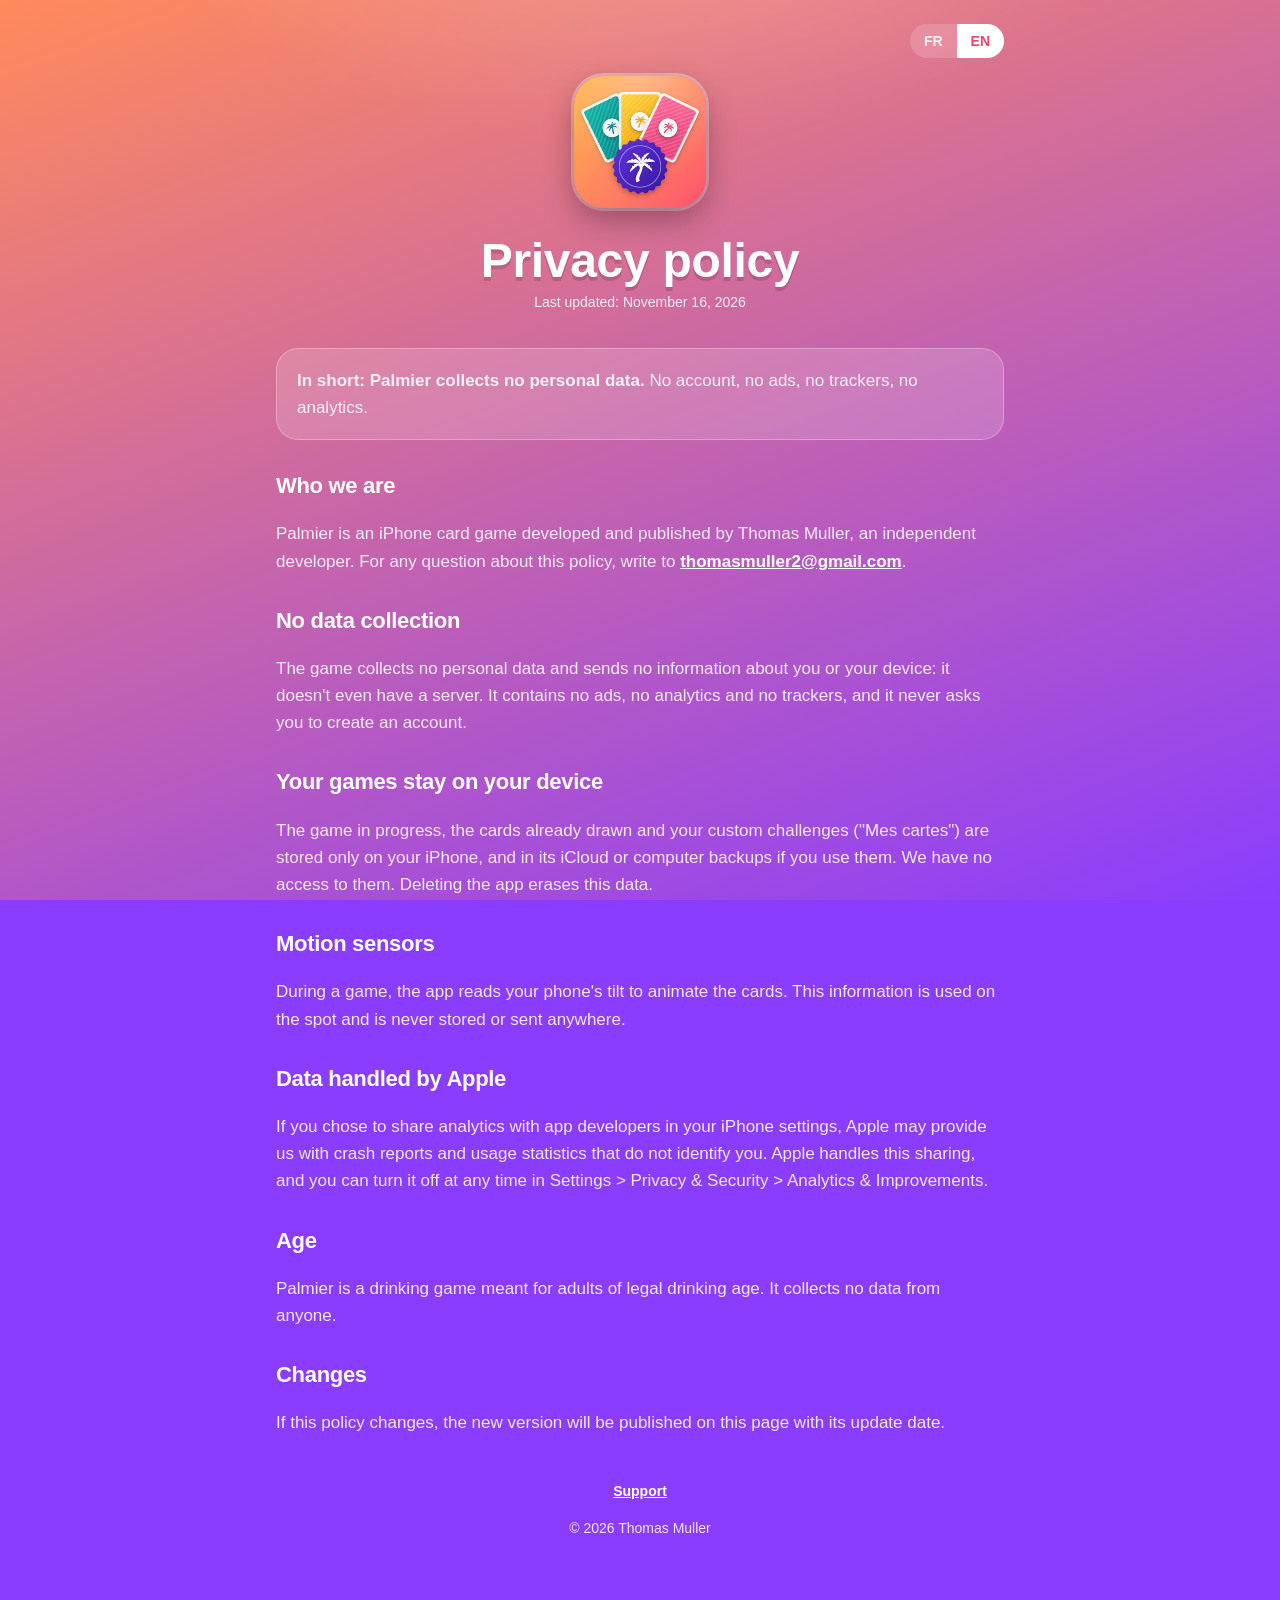
==== confidentialite.html @ 2b93b501 "Palmier : pages d'assistance et de confidentialité Co-Authored-By: Claude Opus 5.5 <noreply@anthropi" ====
<!doctype html>
<html lang="fr">
<head>
<meta charset="utf-8">
<meta name="viewport" content="width=device-width, initial-scale=1">
<title>Palmier — Confidentialité</title>
<meta name="description" content="Politique de confidentialité de Palmier : aucune donnée personnelle collectée.">
<link rel="icon" href="favicon.png">
<link rel="apple-touch-icon" href="apple-touch-icon.png">
<link rel="stylesheet" href="style.css">
<script>
  (function () {
    var q = location.search.match(/[?&]lang=(fr|en)/), l = q ? q[1] : null;
    if (!l) { try { l = localStorage.getItem("lang"); } catch (e) {} }
    if (!l) l = (navigator.language || "fr").toLowerCase().indexOf("fr") === 0 ? "fr" : "en";
    document.documentElement.className = "js show-" + l;
    document.documentElement.lang = l;
    window.setLang = function (x) {
      try { localStorage.setItem("lang", x); } catch (e) {}
      document.documentElement.className = "js show-" + x;
      document.documentElement.lang = x;
      return false;
    };
  })();
</script>
</head>
<body>
<main class="policy">
  <div class="top">
    <nav class="langs">
      <a href="?lang=fr" onclick="return setLang('fr')" id="l-fr">FR</a><a href="?lang=en" onclick="return setLang('en')" id="l-en">EN</a>
    </nav>
  </div>

  <header class="hero">
    <a href="index.html"><img src="icon.png" alt="Palmier"></a>
    <h1 lang="fr">Confidentialité</h1>
    <h1 lang="en">Privacy policy</h1>
    <p class="updated" lang="fr">Dernière mise à jour : 16 novembre 2026</p>
    <p class="updated" lang="en">Last updated: November 16, 2026</p>
  </header>

  <section lang="fr">
    <div class="card">
      <p><strong>En bref&nbsp;: Palmier ne collecte aucune donnée personnelle.</strong> Pas de compte, pas de publicité, pas de traceur, pas d'outil d'analyse.</p>
    </div>

    <h2>Qui sommes-nous&nbsp;?</h2>
    <p>Palmier est un jeu de cartes pour iPhone développé et publié par Thomas Muller, développeur indépendant. Pour toute question sur cette politique, écris à <a href="mailto:thomasmuller2@gmail.com">thomasmuller2@gmail.com</a>.</p>

    <h2>Aucune collecte de données</h2>
    <p>Le jeu ne collecte aucune donnée personnelle et n'envoie aucune information sur toi ou sur ton appareil&nbsp;: il n'a d'ailleurs aucun serveur. Il ne contient ni publicité, ni outil de mesure d'audience, ni traceur, et ne te demande pas de créer de compte.</p>

    <h2>Tes parties restent sur ton appareil</h2>
    <p>La partie en cours, les cartes déjà tirées et tes défis personnalisés («&nbsp;Mes cartes&nbsp;») sont enregistrés uniquement sur ton iPhone, et dans ses sauvegardes iCloud ou ordinateur si tu les as activées. Nous n'y avons pas accès. Supprimer l'app efface ces données.</p>

    <h2>Capteurs de mouvement</h2>
    <p>Pendant une partie, l'app lit l'inclinaison de ton téléphone pour animer les cartes. Cette information est utilisée sur le moment et n'est ni enregistrée, ni transmise.</p>

    <h2>Données gérées par Apple</h2>
    <p>Si tu as choisi de partager les données d'analyse avec les développeurs dans les réglages de ton iPhone, Apple peut nous fournir des rapports de plantage et des statistiques d'utilisation qui ne permettent pas de t'identifier. Ce partage est géré par Apple et tu peux le désactiver à tout moment dans Réglages &gt; Confidentialité et sécurité &gt; Analyse et améliorations.</p>

    <h2>Âge</h2>
    <p>Palmier est un jeu à boire, réservé aux personnes majeures. Il ne collecte aucune donnée, de qui que ce soit.</p>

    <h2>Modifications</h2>
    <p>Si cette politique change, la nouvelle version sera publiée sur cette page avec sa date de mise à jour.</p>
  </section>

  <section lang="en">
    <div class="card">
      <p><strong>In short: Palmier collects no personal data.</strong> No account, no ads, no trackers, no analytics.</p>
    </div>

    <h2>Who we are</h2>
    <p>Palmier is an iPhone card game developed and published by Thomas Muller, an independent developer. For any question about this policy, write to <a href="mailto:thomasmuller2@gmail.com">thomasmuller2@gmail.com</a>.</p>

    <h2>No data collection</h2>
    <p>The game collects no personal data and sends no information about you or your device: it doesn't even have a server. It contains no ads, no analytics and no trackers, and it never asks you to create an account.</p>

    <h2>Your games stay on your device</h2>
    <p>The game in progress, the cards already drawn and your custom challenges ("Mes cartes") are stored only on your iPhone, and in its iCloud or computer backups if you use them. We have no access to them. Deleting the app erases this data.</p>

    <h2>Motion sensors</h2>
    <p>During a game, the app reads your phone's tilt to animate the cards. This information is used on the spot and is never stored or sent anywhere.</p>

    <h2>Data handled by Apple</h2>
    <p>If you chose to share analytics with app developers in your iPhone settings, Apple may provide us with crash reports and usage statistics that do not identify you. Apple handles this sharing, and you can turn it off at any time in Settings &gt; Privacy &amp; Security &gt; Analytics &amp; Improvements.</p>

    <h2>Age</h2>
    <p>Palmier is a drinking game meant for adults of legal drinking age. It collects no data from anyone.</p>

    <h2>Changes</h2>
    <p>If this policy changes, the new version will be published on this page with its update date.</p>
  </section>

  <footer>
    <a href="index.html" lang="fr">Assistance</a>
    <a href="index.html?lang=en" lang="en">Support</a>
    <p>© 2026 Thomas Muller</p>
  </footer>
</main>
</body>
</html>
---- style.css ----
:root {
  --top: #ff8a5b;
  --bottom: #8b3dff;
  --card: rgba(255, 255, 255, 0.16);
  --card-line: rgba(255, 255, 255, 0.28);
  --text: #ffffff;
  --muted: rgba(255, 255, 255, 0.88);
  --accent: #f0436b;
}

* { box-sizing: border-box; }

html { background: var(--bottom); }

body {
  margin: 0;
  min-height: 100vh;
  color: var(--text);
  font: 17px/1.6 ui-rounded, "SF Pro Rounded", -apple-system, BlinkMacSystemFont, "Segoe UI", Roboto, "Helvetica Neue", Arial, sans-serif;
  background: radial-gradient(900px 500px at 50% -10%, rgba(255, 255, 255, 0.25) 0%, transparent 60%),
              linear-gradient(160deg, var(--top) 0%, var(--bottom) 100%) fixed;
  -webkit-text-size-adjust: 100%;
}

main { max-width: 760px; margin: 0 auto; padding: 24px 16px 48px; }

.top { display: flex; justify-content: flex-end; }

.langs { display: inline-flex; background: var(--card); border-radius: 999px; overflow: hidden; }
.langs a {
  padding: 6px 14px; color: var(--muted); text-decoration: none; font-weight: 800; font-size: 14px;
}
.show-fr #l-fr, .show-en #l-en { background: #fff; color: var(--accent); }

.hero { text-align: center; padding: 18px 0 8px; }
.hero img {
  width: 132px; height: 132px; border-radius: 30px;
  box-shadow: 0 12px 30px rgba(0, 0, 0, 0.3), 0 0 0 3px rgba(255, 255, 255, 0.35);
}

h1, h2 { font-weight: 900; letter-spacing: -0.3px; }
h1 {
  margin: 18px 0 4px; font-size: 48px; line-height: 1.1;
  text-shadow: 0 4px 0 rgba(0, 0, 0, 0.14);
}
.tagline { margin: 0; color: var(--muted); font-size: 19px; font-weight: 700; }

h2 { font-size: 26px; margin: 34px 0 12px; }

.card {
  background: var(--card); border: 1px solid var(--card-line); border-radius: 22px; padding: 18px 20px; margin: 12px 0;
}
.card h3 { margin: 0 0 6px; font-size: 17px; font-weight: 800; }
.card p { margin: 0; color: var(--muted); }
.card p + p { margin-top: 8px; }

.contact { text-align: center; }
.contact .btn {
  display: inline-block; margin-top: 10px; padding: 13px 28px; border-radius: 999px;
  background: #fff; color: var(--accent); font-weight: 900; font-size: 18px; text-decoration: none;
  box-shadow: 0 5px 0 rgba(0, 0, 0, 0.18);
}

a { color: #fff; font-weight: 700; }

.policy h2 { font-size: 22px; margin-top: 28px; }
.policy p, .policy li { color: var(--muted); }
.updated { text-align: center; color: var(--muted); font-size: 14px; margin-top: 4px; }

.warning { text-align: center; color: var(--muted); font-size: 14px; margin-top: 36px; }

footer { text-align: center; color: var(--muted); font-size: 14px; margin-top: 44px; }
footer a { margin: 0 8px; }

/* Les deux langues s'affichent sans script ; le script n'en garde qu'une. */
.js [lang="fr"]:not(html), .js [lang="en"]:not(html) { display: none; }
.js.show-fr [lang="fr"]:not(html), .js.show-en [lang="en"]:not(html) { display: block; }

@media (max-width: 420px) {
  h1 { font-size: 40px; }
  .hero img { width: 112px; height: 112px; border-radius: 26px; }
}
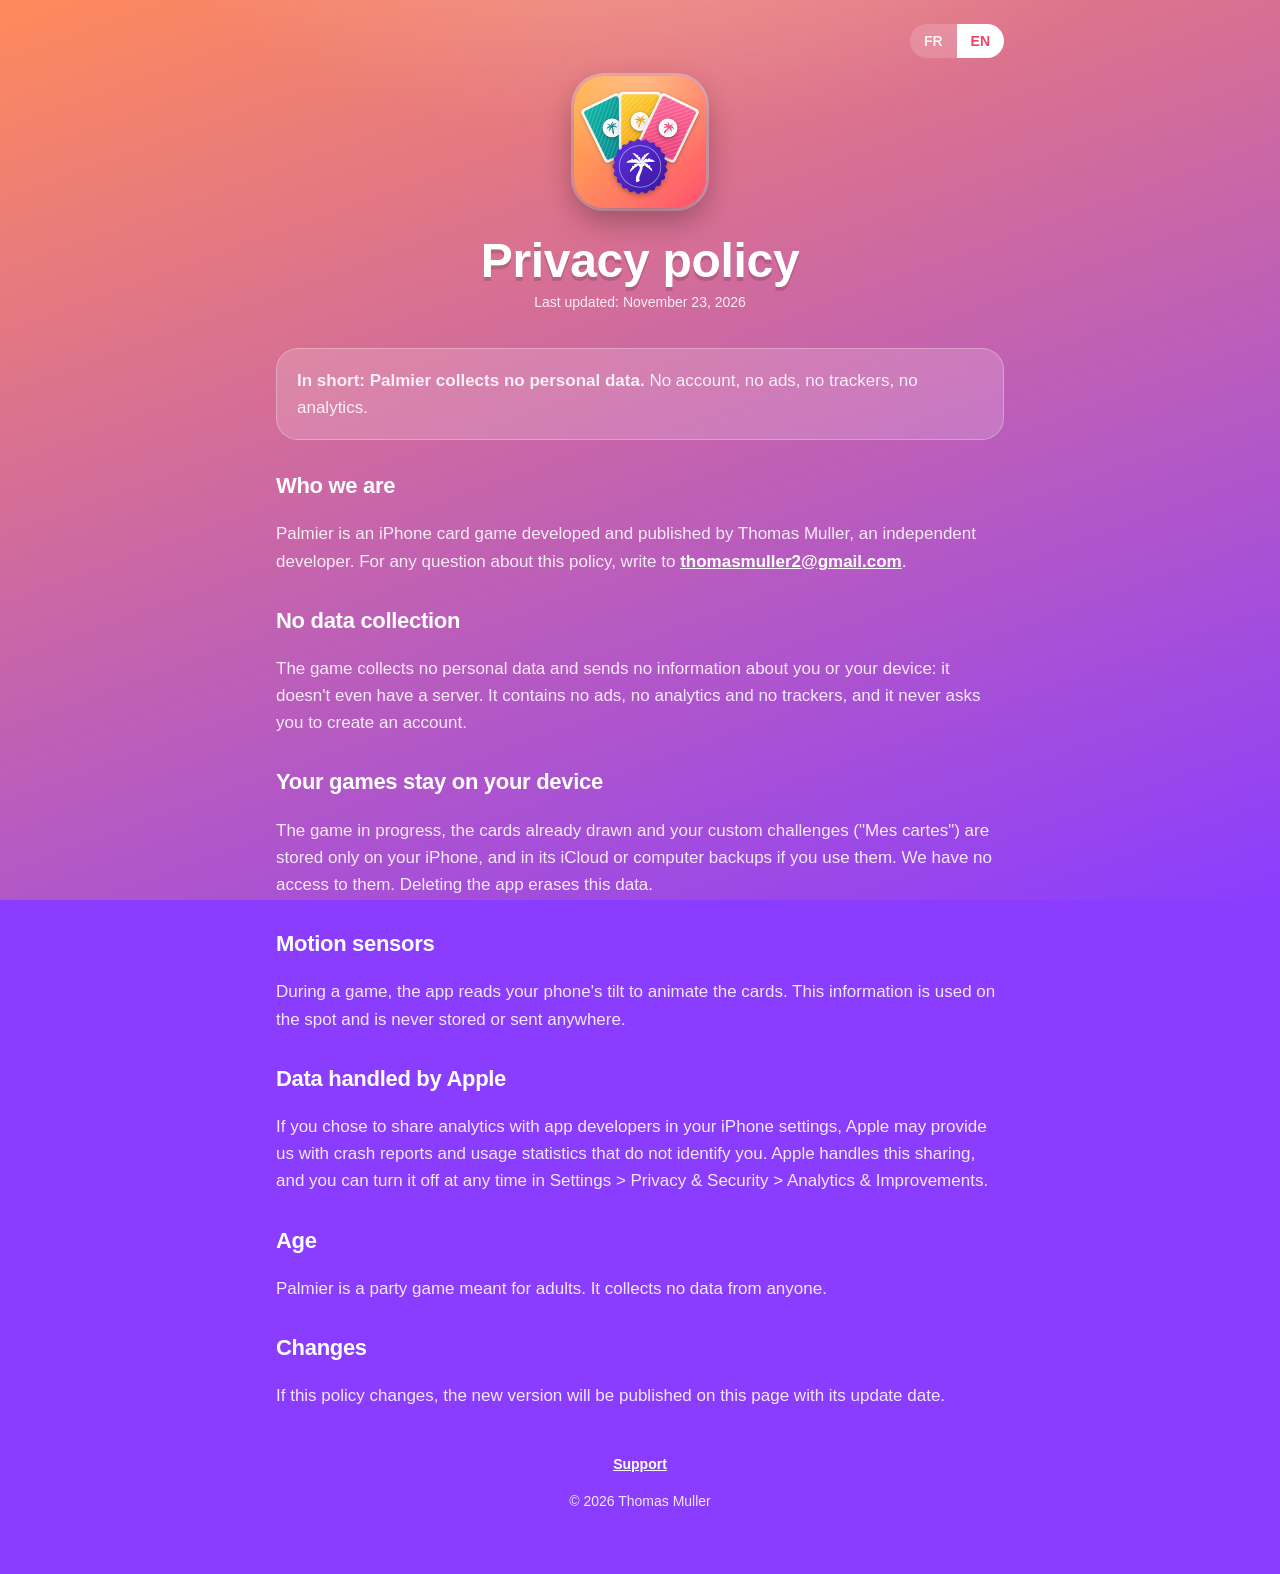
==== commit 2277a948: "Palmier : le jeu de soirée, avec des pénalités (règle 1.4.3 de l'App Store) Co-Authored-By: Claude O" ====
--- a/confidentialite.html
+++ b/confidentialite.html
@@ -36,8 +36,8 @@
     <a href="index.html"><img src="icon.png" alt="Palmier"></a>
     <h1 lang="fr">Confidentialité</h1>
     <h1 lang="en">Privacy policy</h1>
-    <p class="updated" lang="fr">Dernière mise à jour : 16 novembre 2026</p>
-    <p class="updated" lang="en">Last updated: November 16, 2026</p>
+    <p class="updated" lang="fr">Dernière mise à jour : 23 novembre 2026</p>
+    <p class="updated" lang="en">Last updated: November 23, 2026</p>
   </header>
 
   <section lang="fr">
@@ -61,7 +61,7 @@
     <p>Si tu as choisi de partager les données d'analyse avec les développeurs dans les réglages de ton iPhone, Apple peut nous fournir des rapports de plantage et des statistiques d'utilisation qui ne permettent pas de t'identifier. Ce partage est géré par Apple et tu peux le désactiver à tout moment dans Réglages &gt; Confidentialité et sécurité &gt; Analyse et améliorations.</p>
 
     <h2>Âge</h2>
-    <p>Palmier est un jeu à boire, réservé aux personnes majeures. Il ne collecte aucune donnée, de qui que ce soit.</p>
+    <p>Palmier est un jeu de soirée réservé aux personnes majeures. Il ne collecte aucune donnée, de qui que ce soit.</p>
 
     <h2>Modifications</h2>
     <p>Si cette politique change, la nouvelle version sera publiée sur cette page avec sa date de mise à jour.</p>
@@ -88,7 +88,7 @@
     <p>If you chose to share analytics with app developers in your iPhone settings, Apple may provide us with crash reports and usage statistics that do not identify you. Apple handles this sharing, and you can turn it off at any time in Settings &gt; Privacy &amp; Security &gt; Analytics &amp; Improvements.</p>
 
     <h2>Age</h2>
-    <p>Palmier is a drinking game meant for adults of legal drinking age. It collects no data from anyone.</p>
+    <p>Palmier is a party game meant for adults. It collects no data from anyone.</p>
 
     <h2>Changes</h2>
     <p>If this policy changes, the new version will be published on this page with its update date.</p>
